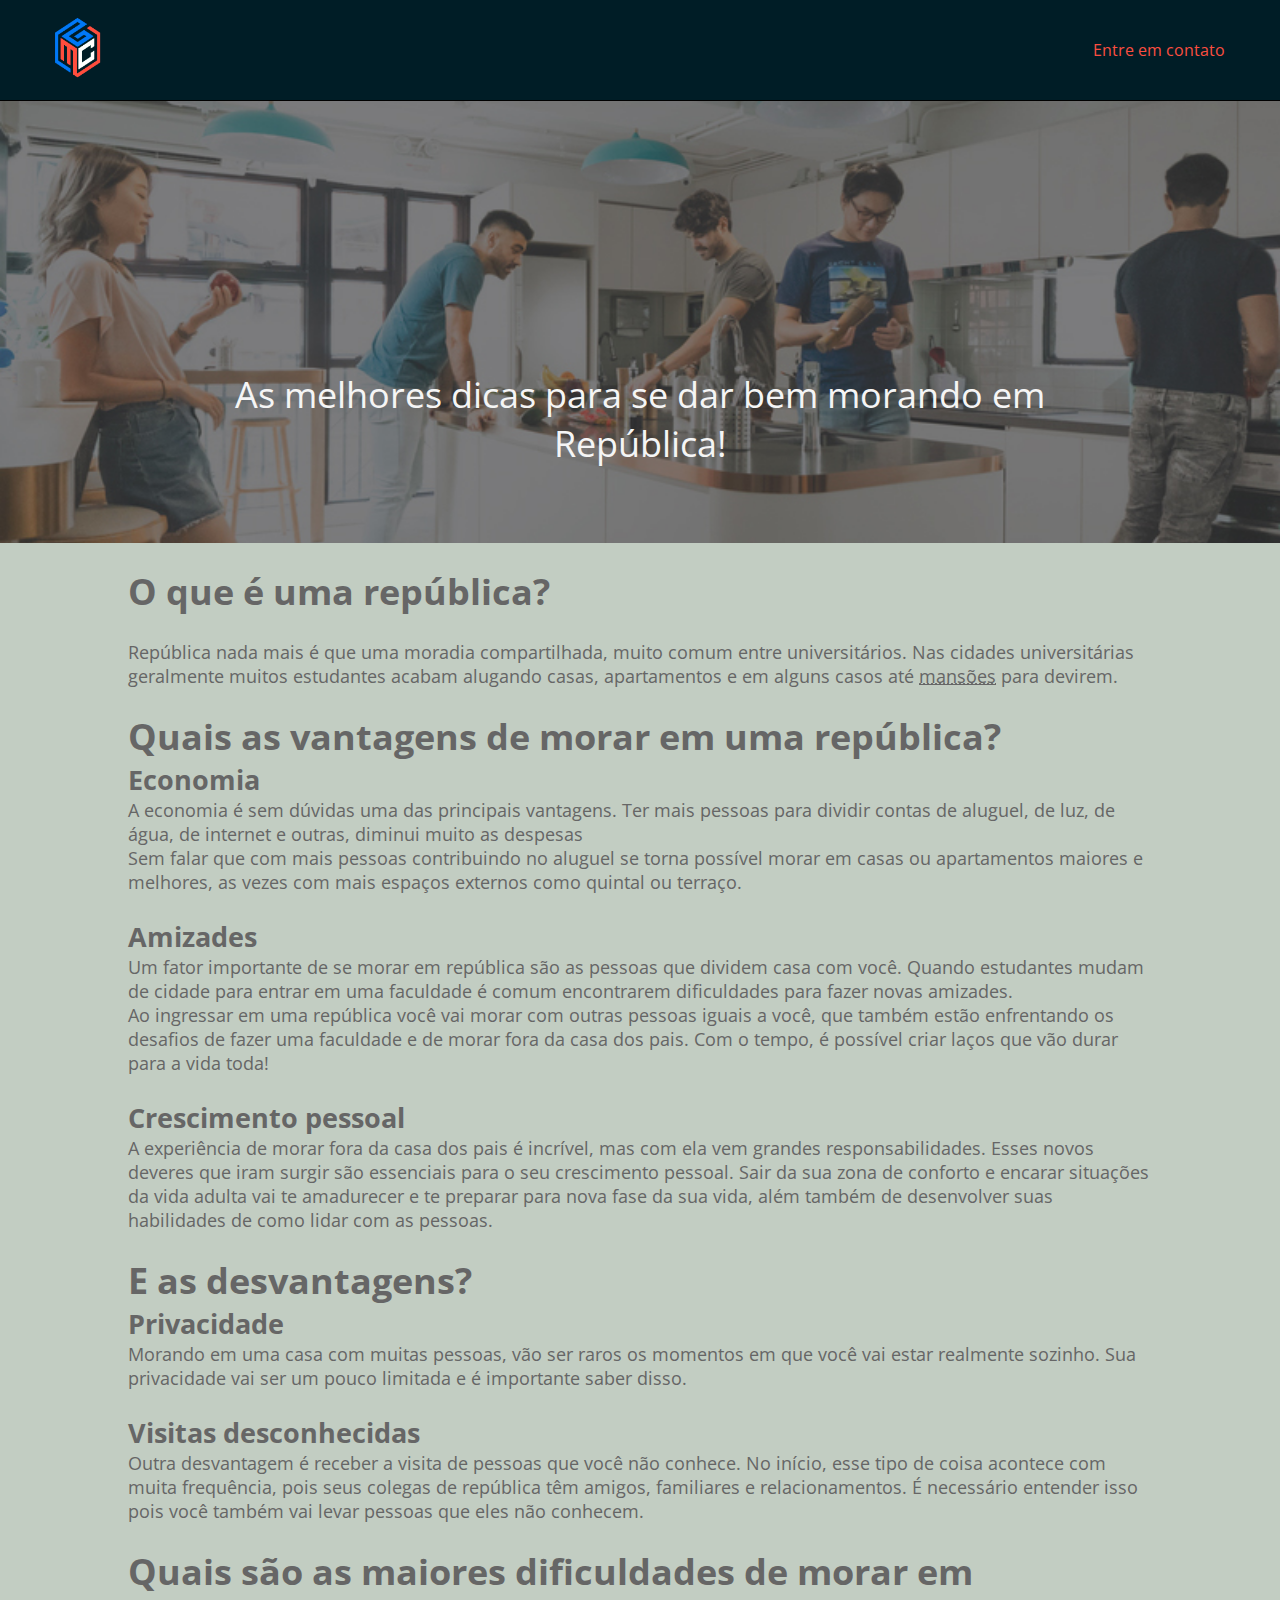
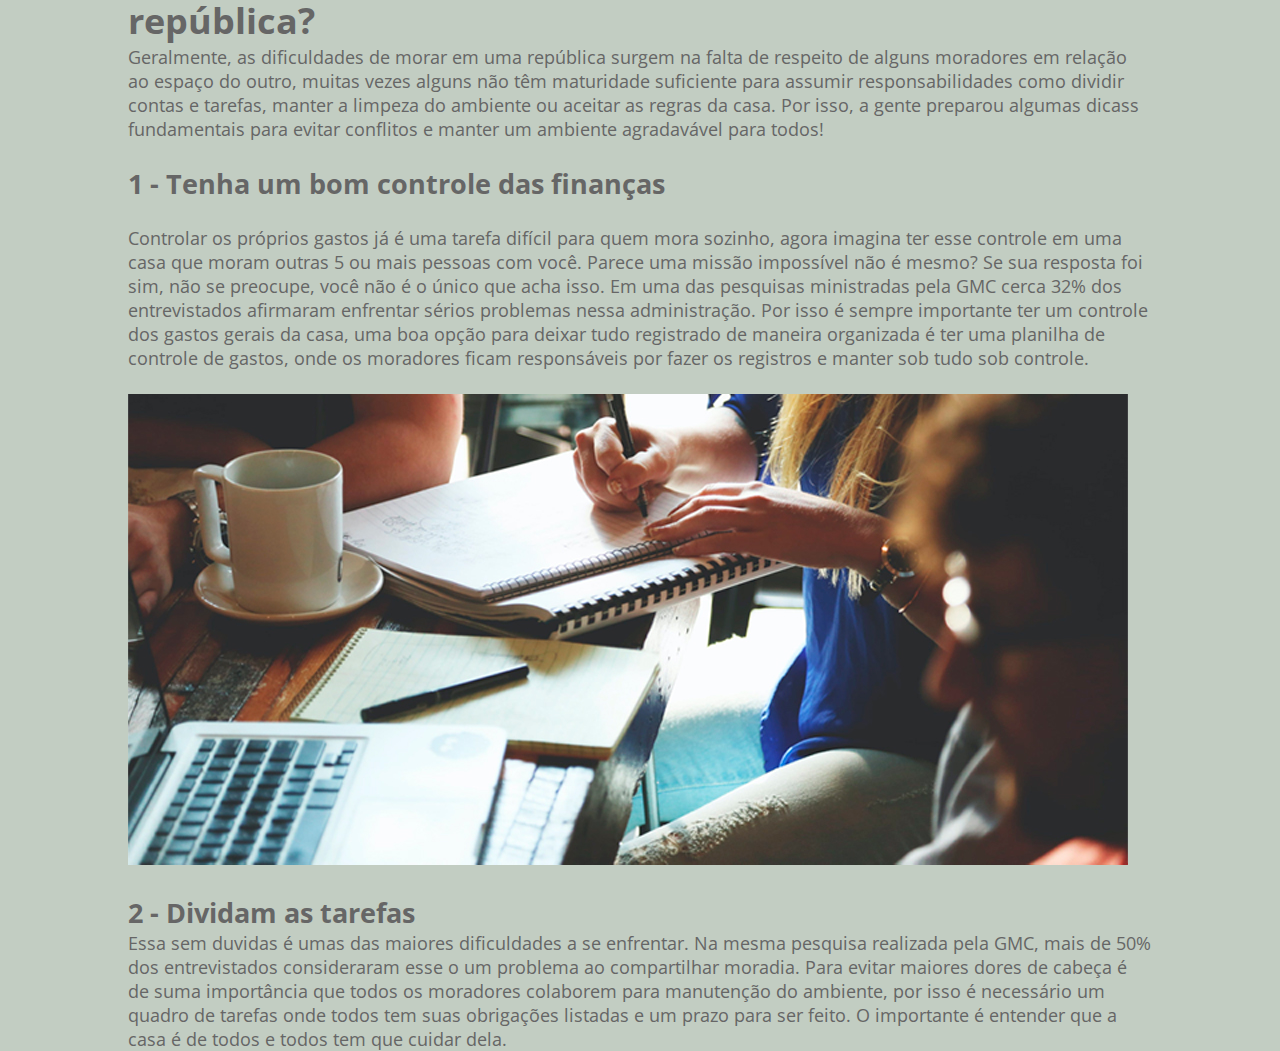
==== index.html @ 04f78805 "Initial commit" ====
<!DOCTYPE html>
<html lang="pt-br">
<head>
    <meta charset="UTF-8">
    <meta http-equiv="X-UA-Compatible" content="IE=edge">
    <meta name="viewport" content="width=device-width, initial-scale=1.0">
    <title>Blog GMC</title>
    <link rel="stylesheet" href="style.css">
    <link rel="preconnect" href="https://fonts.gstatic.com">
    <link href="https://fonts.googleapis.com/css2?family=Open+Sans:wght@300;400;600;700;800&display=swap" rel="stylesheet">
</head>
<body>
    <div class="container">
        <header>
            <nav>
                <div class="nav-container">
                    <img id='logo' src="imagens/logoGMCw.png" alt="Logo">
                    <ul>
                        <li><a href="#">Entre em contato</a></li>
                    </ul>
                </div>
            </nav>
            <div id='main-banner'>
                <div id="search-form">
                    <h1></h1>
                    <p><b>As melhores dicas para se dar bem morando em República!</b></p>
                
                </div>
            </div>
        </header>
        <main id='lastjobs' class="wrapper">
            <br>
            <h1>O que é uma república?</h1>
            <br>
            <p>República nada mais é que uma moradia compartilhada, muito comum entre universitários. Nas cidades universitárias geralmente muitos estudantes acabam alugando casas, apartamentos e em alguns casos até <u><abbr title="República Jardim de Alah">mansões</abbr></u> para devirem.</p>
            <br>
            <h1>Quais as vantagens de morar em uma república? </h1>
            <h2>Economia</h2>
            <p>A economia é sem dúvidas uma das principais vantagens. Ter mais pessoas para dividir contas de aluguel, de luz, de água, de internet e outras, diminui muito as despesas</p>
            <p>Sem falar que com mais pessoas contribuindo no aluguel se torna possível morar em casas ou apartamentos maiores e melhores, as vezes com mais espaços externos como quintal ou terraço.  </p>
            <br>
            <h2>Amizades</h2>
            <p>Um fator importante de se morar em república são as pessoas que dividem casa com você. Quando estudantes mudam de cidade para entrar em uma faculdade é comum encontrarem dificuldades para fazer novas amizades.</p> 
            <p>Ao ingressar em uma república você vai morar com outras pessoas iguais a você, que também estão enfrentando os desafios de fazer uma faculdade e de morar fora da casa dos pais. Com o tempo, é possível criar laços que vão durar para a vida toda! </p>
            <br>
            <h2>Crescimento pessoal</h2>
            <p> A experiência de morar fora da casa dos pais é incrível, mas com ela vem grandes responsabilidades. Esses novos deveres que iram surgir são essenciais para o seu crescimento pessoal. Sair da sua zona de conforto e encarar situações da vida adulta vai te amadurecer e te preparar para nova fase da sua vida, além também de desenvolver suas habilidades de como lidar com as pessoas. </p>
            <br>
            <h1>E as desvantagens?</h1>
            <h2>Privacidade</h2>
            <p>Morando em uma casa com muitas pessoas, vão ser raros os momentos em que você vai estar realmente sozinho. Sua privacidade vai ser um pouco limitada e é importante saber disso. </p>
            <br>
            <h2>Visitas desconhecidas</h2>
            <p>Outra desvantagem é receber a visita de pessoas que você não conhece. No início, esse tipo de coisa acontece com muita frequência, pois seus colegas de república têm amigos, familiares e relacionamentos. É necessário entender isso pois você também vai levar pessoas que eles não conhecem.</p>
            <br>
            <h1>Quais são as maiores dificuldades de morar em república?</h1>
            <p>Geralmente, as dificuldades de morar em uma república surgem na falta de respeito de alguns moradores em relação ao espaço do outro, muitas vezes alguns não têm maturidade suficiente para assumir responsabilidades como dividir contas e tarefas, manter a limpeza do ambiente ou aceitar as regras da casa. Por isso, a gente preparou algumas dicass fundamentais para evitar conflitos e manter um ambiente agradavável para todos!</p>
            <br>
            <h2>1 - Tenha um bom controle das finanças</h2>
            <br>
            <p>Controlar os próprios gastos já é uma tarefa difícil para quem mora sozinho, agora imagina ter esse controle em uma casa que moram outras 5 ou mais pessoas com você. Parece uma missão impossível não é mesmo? Se sua resposta foi sim, não se preocupe, você não é o único que acha isso. Em uma das pesquisas ministradas pela GMC cerca 32% dos entrevistados afirmaram enfrentar sérios problemas nessa administração. Por isso é sempre importante ter um controle dos gastos gerais da casa, uma boa opção para deixar tudo registrado de maneira organizada é ter uma planilha de controle de gastos, onde os moradores ficam responsáveis por fazer os registros e manter sob tudo sob controle. </p>
            <br>
            <picture>
                <source media="(max-width: 750px)" srcset="imagens/financas_300.jpg" type="image/jpeg">
                <source media="(max-width: 1050px )" srcset="imagens/financas_700.jpg" type="image/jpeg">
                <img src="imagens/pexels-startup-stock-photos-7096.jpg" alt="Imagem flexível">
            </picture>
            <br>
            <br>
            <h2>2 - Dividam as tarefas</h2>
            <p>Essa sem duvidas é umas das maiores dificuldades a se enfrentar. Na mesma pesquisa realizada pela GMC, mais de 50% dos entrevistados consideraram esse o um problema ao compartilhar moradia. Para evitar maiores dores de cabeça é de suma importância que todos os moradores colaborem para manutenção do ambiente, por isso é necessário um quadro de tarefas onde todos tem suas obrigações listadas e um prazo para ser feito. O importante é entender que a casa é de todos e todos tem que cuidar dela. </p>
        </main>
    </div>
</body>
</html>
---- style.css ----
html {
    font-family: 'Open Sans', sans-serif;
}

body {
    margin: 0;
    background-color: #C2CDC2;
}

h1, h2, h3, h4, h5, p, span {
    margin: 0;
    color: #666;
}

.container {
    max-width: 1920px;
    width: 100%;
}

/* header */
header {
    position: relative;
    top: 0;
    height: auto;
    width: 100%;
}

/* navbar */
nav {
    position: fixed;
    top: 0;
    height: 100px;
    width: 100%;
    z-index: 1;
    background-color: #001D26;
    border-bottom: 1px solid rgb(0, 0, 0);
}

nav:after {
    clear: both;
    content: '';
    display: block;
}

.nav-container{
    max-width: 1200px;
    position: relative;
    margin-right: auto;
    margin-left: auto;
}

#logo {
    width: 70px;
    height: 70px;
    margin-top: 15px;
}

.nav-container ul {
    float: right;
    height: 100px;
    line-height: 100px;
    margin: 0%;
}

.nav-container li {
    list-style: none;
    float: left;
    margin: 0 15px;
}

.nav-container li a {
    text-decoration: none;
    color: #fa4e40;
    transition: .5s;
}

.nav-container li a:hover {
    color: #3381f3;
}

/* banner */
#main-banner {
    background: url(imagens/banner_opaco.jpg) no-repeat;
    background-size: cover;
    background-position: 0 45%;
    position: relative;
    margin-top: 100px;

}

#search-form {
    position: relative;
    width: 65%;
    margin-left: auto;
    margin-right: auto;
    padding-top: 15em;
    padding-bottom: 15px;
    text-align: center;
}

#search-form h1 {
    font-size: 100px;
    color:rgb(250, 250, 237);
}

#search-form p {
    margin-top: 30px;
    margin-bottom: 60px;
    font-size: 36px;
    font-weight: 300;
    color: whitesmoke;
    
}

#lastjobs {
    text-align: left;
    margin-left: 10%;
    margin-right: 10%;
    text-decoration: none;
    font-size: 18px;
}

.wrapper {
	max-width: 1200px;
	position: relative;
	margin-left: auto;
	margin-right: auto;
}
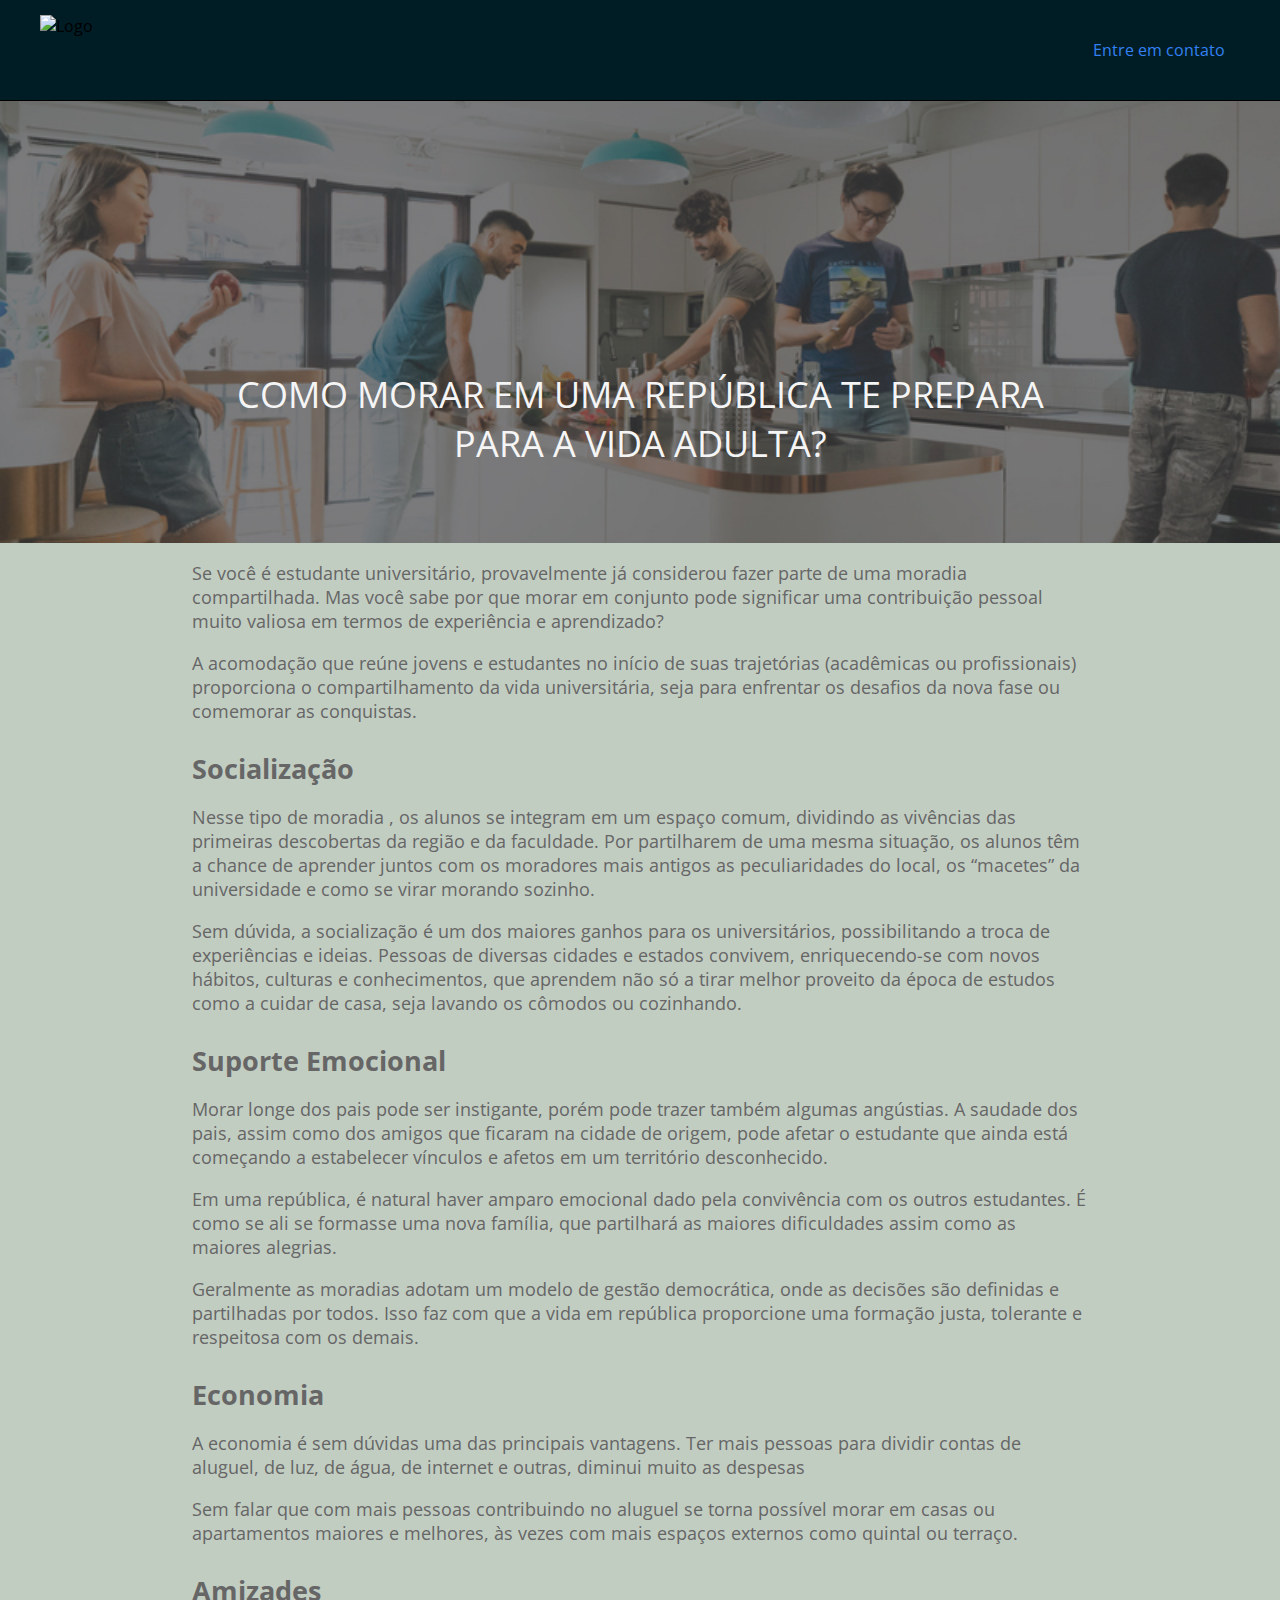
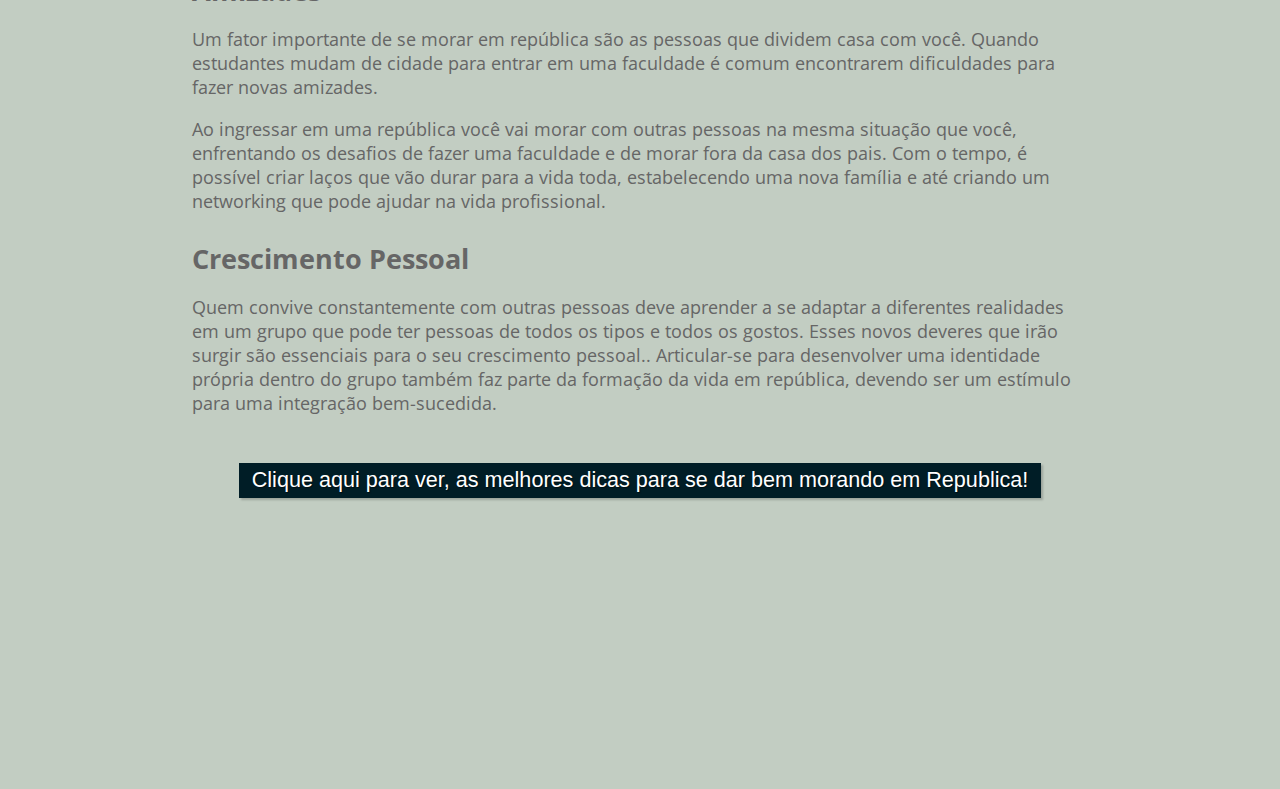
==== commit a4623423: "att" ====
--- a/index.html
+++ b/index.html
@@ -4,7 +4,8 @@
     <meta charset="UTF-8">
     <meta http-equiv="X-UA-Compatible" content="IE=edge">
     <meta name="viewport" content="width=device-width, initial-scale=1.0">
-    <title>Blog GMC</title>
+    <title>GMC</title>
+    <link rel="shortcut icon" href="imagens/logo_color.ico" type="image/x-icon">
     <link rel="stylesheet" href="style.css">
     <link rel="preconnect" href="https://fonts.gstatic.com">
     <link href="https://fonts.googleapis.com/css2?family=Open+Sans:wght@300;400;600;700;800&display=swap" rel="stylesheet">
@@ -14,61 +15,43 @@
         <header>
             <nav>
                 <div class="nav-container">
-                    <img id='logo' src="imagens/logoGMCw.png" alt="Logo">
+                    <img id='logo' src="imagens/logoGMC_all_white.png" alt="Logo">
                     <ul>
-                        <li><a href="#">Entre em contato</a></li>
+                        <li><a href="https://linktree.com.br/new/gmc">Entre em contato</a></li>
                     </ul>
                 </div>
             </nav>
             <div id='main-banner'>
                 <div id="search-form">
-                    <h1></h1>
-                    <p><b>As melhores dicas para se dar bem morando em República!</b></p>
-                
+                    <p><b>COMO MORAR EM UMA REPÚBLICA TE PREPARA PARA A VIDA ADULTA?</b><p>
                 </div>
             </div>
         </header>
         <main id='lastjobs' class="wrapper">
-            <br>
-            <h1>O que é uma república?</h1>
-            <br>
-            <p>República nada mais é que uma moradia compartilhada, muito comum entre universitários. Nas cidades universitárias geralmente muitos estudantes acabam alugando casas, apartamentos e em alguns casos até <u><abbr title="República Jardim de Alah">mansões</abbr></u> para devirem.</p>
-            <br>
-            <h1>Quais as vantagens de morar em uma república? </h1>
-            <h2>Economia</h2>
-            <p>A economia é sem dúvidas uma das principais vantagens. Ter mais pessoas para dividir contas de aluguel, de luz, de água, de internet e outras, diminui muito as despesas</p>
-            <p>Sem falar que com mais pessoas contribuindo no aluguel se torna possível morar em casas ou apartamentos maiores e melhores, as vezes com mais espaços externos como quintal ou terraço.  </p>
-            <br>
-            <h2>Amizades</h2>
-            <p>Um fator importante de se morar em república são as pessoas que dividem casa com você. Quando estudantes mudam de cidade para entrar em uma faculdade é comum encontrarem dificuldades para fazer novas amizades.</p> 
-            <p>Ao ingressar em uma república você vai morar com outras pessoas iguais a você, que também estão enfrentando os desafios de fazer uma faculdade e de morar fora da casa dos pais. Com o tempo, é possível criar laços que vão durar para a vida toda! </p>
-            <br>
-            <h2>Crescimento pessoal</h2>
-            <p> A experiência de morar fora da casa dos pais é incrível, mas com ela vem grandes responsabilidades. Esses novos deveres que iram surgir são essenciais para o seu crescimento pessoal. Sair da sua zona de conforto e encarar situações da vida adulta vai te amadurecer e te preparar para nova fase da sua vida, além também de desenvolver suas habilidades de como lidar com as pessoas. </p>
-            <br>
-            <h1>E as desvantagens?</h1>
-            <h2>Privacidade</h2>
-            <p>Morando em uma casa com muitas pessoas, vão ser raros os momentos em que você vai estar realmente sozinho. Sua privacidade vai ser um pouco limitada e é importante saber disso. </p>
-            <br>
-            <h2>Visitas desconhecidas</h2>
-            <p>Outra desvantagem é receber a visita de pessoas que você não conhece. No início, esse tipo de coisa acontece com muita frequência, pois seus colegas de república têm amigos, familiares e relacionamentos. É necessário entender isso pois você também vai levar pessoas que eles não conhecem.</p>
-            <br>
-            <h1>Quais são as maiores dificuldades de morar em república?</h1>
-            <p>Geralmente, as dificuldades de morar em uma república surgem na falta de respeito de alguns moradores em relação ao espaço do outro, muitas vezes alguns não têm maturidade suficiente para assumir responsabilidades como dividir contas e tarefas, manter a limpeza do ambiente ou aceitar as regras da casa. Por isso, a gente preparou algumas dicass fundamentais para evitar conflitos e manter um ambiente agradavável para todos!</p>
-            <br>
-            <h2>1 - Tenha um bom controle das finanças</h2>
-            <br>
-            <p>Controlar os próprios gastos já é uma tarefa difícil para quem mora sozinho, agora imagina ter esse controle em uma casa que moram outras 5 ou mais pessoas com você. Parece uma missão impossível não é mesmo? Se sua resposta foi sim, não se preocupe, você não é o único que acha isso. Em uma das pesquisas ministradas pela GMC cerca 32% dos entrevistados afirmaram enfrentar sérios problemas nessa administração. Por isso é sempre importante ter um controle dos gastos gerais da casa, uma boa opção para deixar tudo registrado de maneira organizada é ter uma planilha de controle de gastos, onde os moradores ficam responsáveis por fazer os registros e manter sob tudo sob controle. </p>
-            <br>
-            <picture>
-                <source media="(max-width: 750px)" srcset="imagens/financas_300.jpg" type="image/jpeg">
-                <source media="(max-width: 1050px )" srcset="imagens/financas_700.jpg" type="image/jpeg">
-                <img src="imagens/pexels-startup-stock-photos-7096.jpg" alt="Imagem flexível">
-            </picture>
+            <div id="blocodetexto">
+                <p>Se você é estudante universitário, provavelmente já considerou fazer parte de uma moradia compartilhada. Mas você sabe por que morar em conjunto pode significar uma contribuição pessoal muito valiosa em termos de experiência e aprendizado?</p>
+                <p>A acomodação que reúne jovens e estudantes no início de suas trajetórias (acadêmicas ou profissionais) proporciona o compartilhamento da vida universitária, seja para enfrentar os desafios da nova fase ou comemorar as conquistas.</p>
+                <h2>Socialização</h2>
+                <p>Nesse tipo de moradia , os alunos se integram em um espaço comum, dividindo as vivências das primeiras descobertas da região e da faculdade. Por partilharem de uma mesma situação, os alunos têm a chance de aprender juntos com os moradores mais antigos as peculiaridades do local, os “macetes” da universidade e como se virar morando sozinho.</p>
+                <p>Sem dúvida, a socialização é um dos maiores ganhos para os universitários, possibilitando a troca de experiências e ideias. Pessoas de diversas cidades e estados convivem, enriquecendo-se com novos hábitos, culturas e conhecimentos,  que aprendem não só a tirar melhor proveito da época de estudos como a cuidar de casa, seja lavando os cômodos ou cozinhando.</p>
+                <h2>Suporte Emocional</h2>
+                <p>Morar longe dos pais pode ser instigante, porém pode trazer também algumas angústias. A saudade dos pais, assim como dos amigos que ficaram na cidade de origem, pode afetar o estudante que ainda está começando a estabelecer vínculos e afetos em um território desconhecido.</p>
+                <p>Em uma república, é natural haver amparo emocional dado pela convivência com os outros estudantes. É como se ali se formasse uma nova família, que partilhará as maiores dificuldades assim como as maiores alegrias.</p>
+                <p>Geralmente as moradias adotam um modelo de gestão democrática, onde as decisões são definidas e partilhadas por todos. Isso faz com que a vida em república proporcione uma formação justa, tolerante e respeitosa com os demais.</p>
+                <h2>Economia</h2>
+                <p>A economia é sem dúvidas uma das principais vantagens. Ter mais pessoas para dividir contas de aluguel, de luz, de água, de internet e outras, diminui muito as despesas</p>
+                <p>Sem falar que com mais pessoas contribuindo no aluguel se torna possível morar em casas ou apartamentos maiores e melhores, às vezes com mais espaços externos como quintal ou terraço.</p>
+                <h2>Amizades</h2>
+                <p>Um fator importante de se morar em república são as pessoas que dividem casa com você. Quando estudantes mudam de cidade para entrar em uma faculdade é comum encontrarem dificuldades para fazer novas amizades.</p>
+                <p>Ao ingressar em uma república você vai morar com outras pessoas na mesma situação que você, enfrentando os desafios de fazer uma faculdade e de morar fora da casa dos pais. Com o tempo, é possível criar laços que vão durar para a vida toda, estabelecendo uma nova família e até criando um networking que pode ajudar na vida profissional.</p>
+                <h2>Crescimento Pessoal</h2>
+                <p> Quem convive constantemente com outras pessoas deve aprender a se adaptar a diferentes realidades em um grupo que pode ter pessoas de todos os tipos e todos os gostos. Esses novos deveres que irão surgir são essenciais para o seu crescimento pessoal.. Articular-se para desenvolver uma identidade própria dentro do grupo também faz parte da formação da vida em república, devendo ser um estímulo para uma integração bem-sucedida.</p>
+            </div>
             <br>
             <br>
-            <h2>2 - Dividam as tarefas</h2>
-            <p>Essa sem duvidas é umas das maiores dificuldades a se enfrentar. Na mesma pesquisa realizada pela GMC, mais de 50% dos entrevistados consideraram esse o um problema ao compartilhar moradia. Para evitar maiores dores de cabeça é de suma importância que todos os moradores colaborem para manutenção do ambiente, por isso é necessário um quadro de tarefas onde todos tem suas obrigações listadas e um prazo para ser feito. O importante é entender que a casa é de todos e todos tem que cuidar dela. </p>
+            <div id='dicas'>
+                <a href="pag002.html"> <button class="botao" type="submit" onsubmit="">Clique aqui para ver, as melhores dicas para se dar bem morando em Republica!</button></a>
+            </div>
         </main>
     </div>
 </body>
--- a/style.css
+++ b/style.css
@@ -70,17 +70,25 @@
 
 .nav-container li a {
     text-decoration: none;
-    color: #fa4e40;
+    color: #3381f3 ;
     transition: .5s;
 }
 
 .nav-container li a:hover {
-    color: #3381f3;
+    color: #fa4e40;
 }
 
 /* banner */
 #main-banner {
     background: url(imagens/banner_opaco.jpg) no-repeat;
+    background-size: cover;
+    background-position: 0 45%;
+    position: relative;
+    margin-top: 100px;
+
+}
+#main-banner-2 {
+    background: url(imagens/pag002coveropaco.jpg) no-repeat;
     background-size: cover;
     background-position: 0 45%;
     position: relative;
@@ -103,7 +111,7 @@
     color:rgb(250, 250, 237);
 }
 
-#search-form p {
+#search-form p{
     margin-top: 30px;
     margin-bottom: 60px;
     font-size: 36px;
@@ -114,8 +122,8 @@
 
 #lastjobs {
     text-align: left;
-    margin-left: 10%;
-    margin-right: 10%;
+    margin-left: 15%;
+    margin-right: 15%;
     text-decoration: none;
     font-size: 18px;
 }
@@ -126,3 +134,27 @@
 	margin-left: auto;
 	margin-right: auto;
 }
+
+#blocodetexto  p, h2{
+    margin-top: 1em;
+}
+
+.botao {
+    font-size: 1.2em;
+    background: #001D26;
+    border: 0;
+    margin-bottom: 1em;
+    color: #ffffff;
+    padding: 0.2em 0.6em;
+    box-shadow: 2px 2px 2px rgba(0,0,0,0.2);
+    text-shadow: 1px 1px 1px rgba(0,0,0,0.5);
+}
+.botao:hover {
+    background: #fa4e40;
+    box-shadow: inset 2px 2px 2px rgba(0,0,0,0.2);
+    text-shadow: none;
+}
+#dicas {
+    margin-bottom: 15em;
+    text-align: center;
+}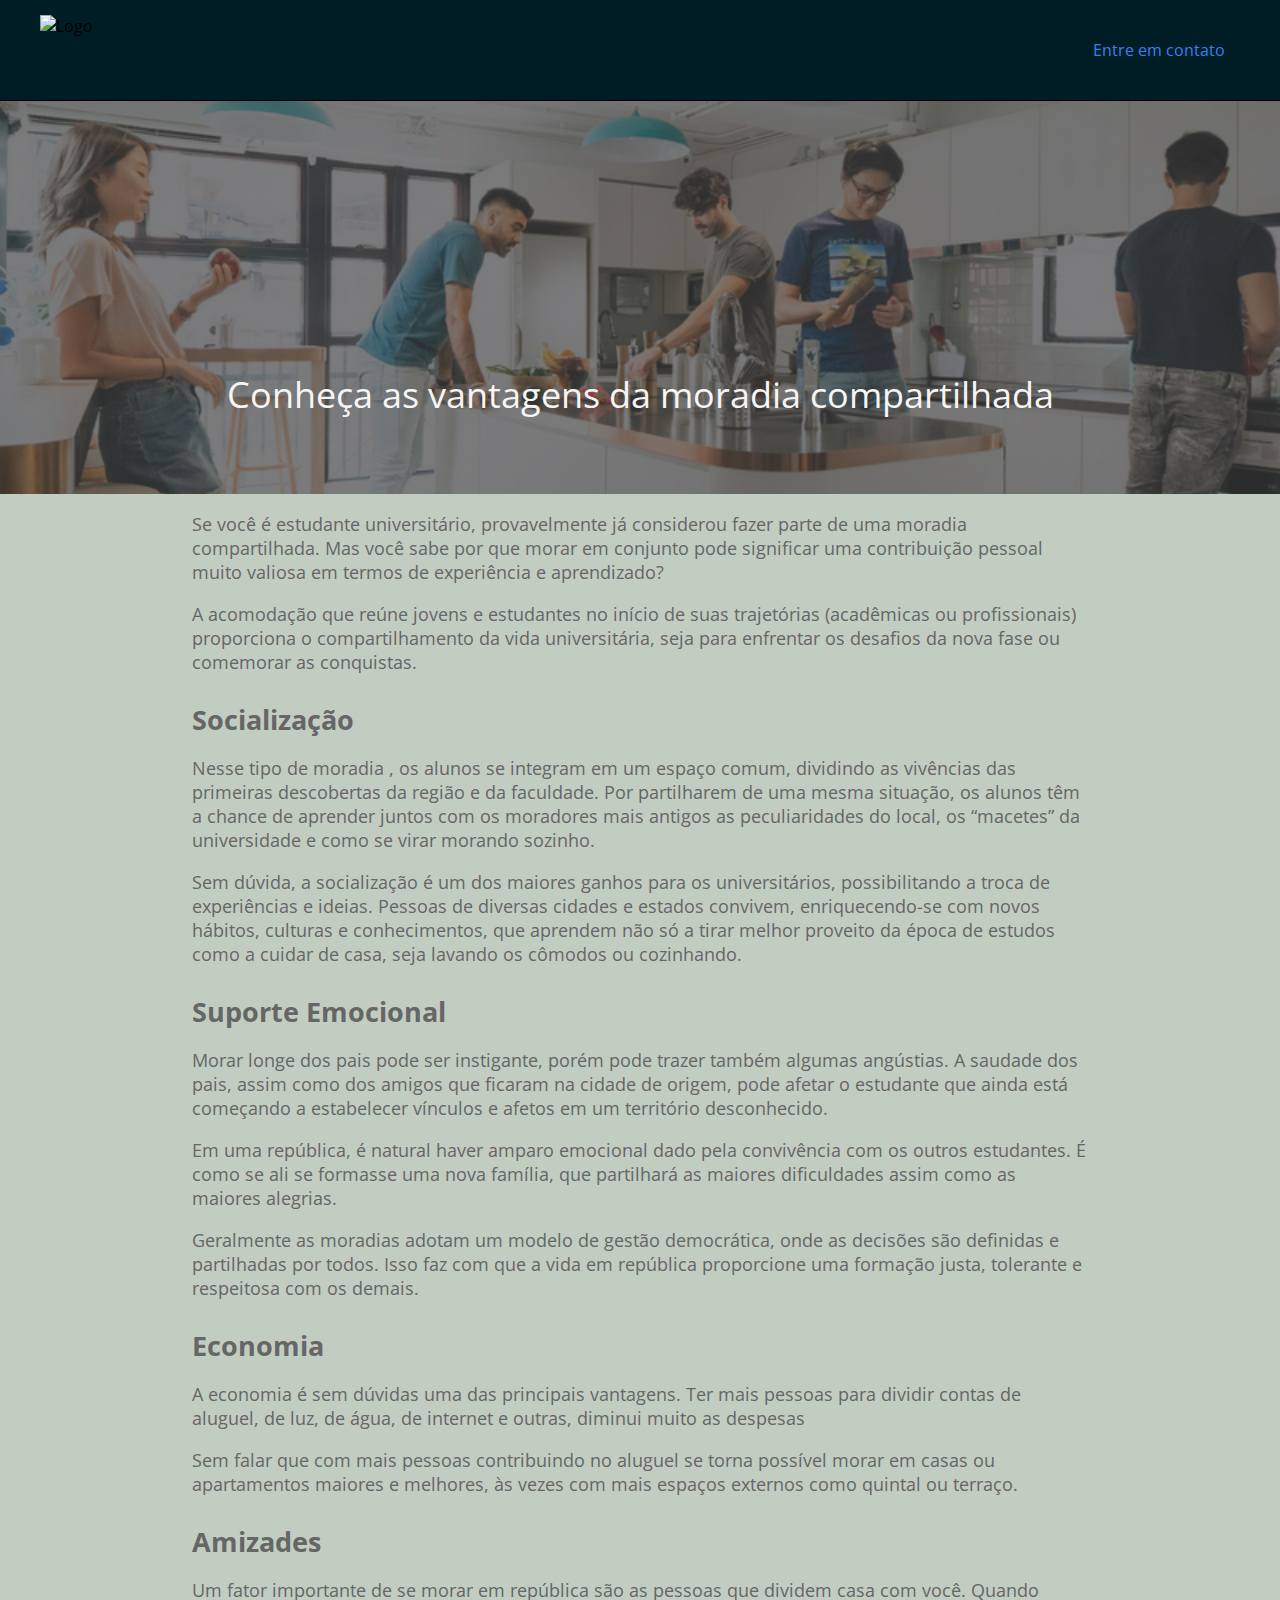
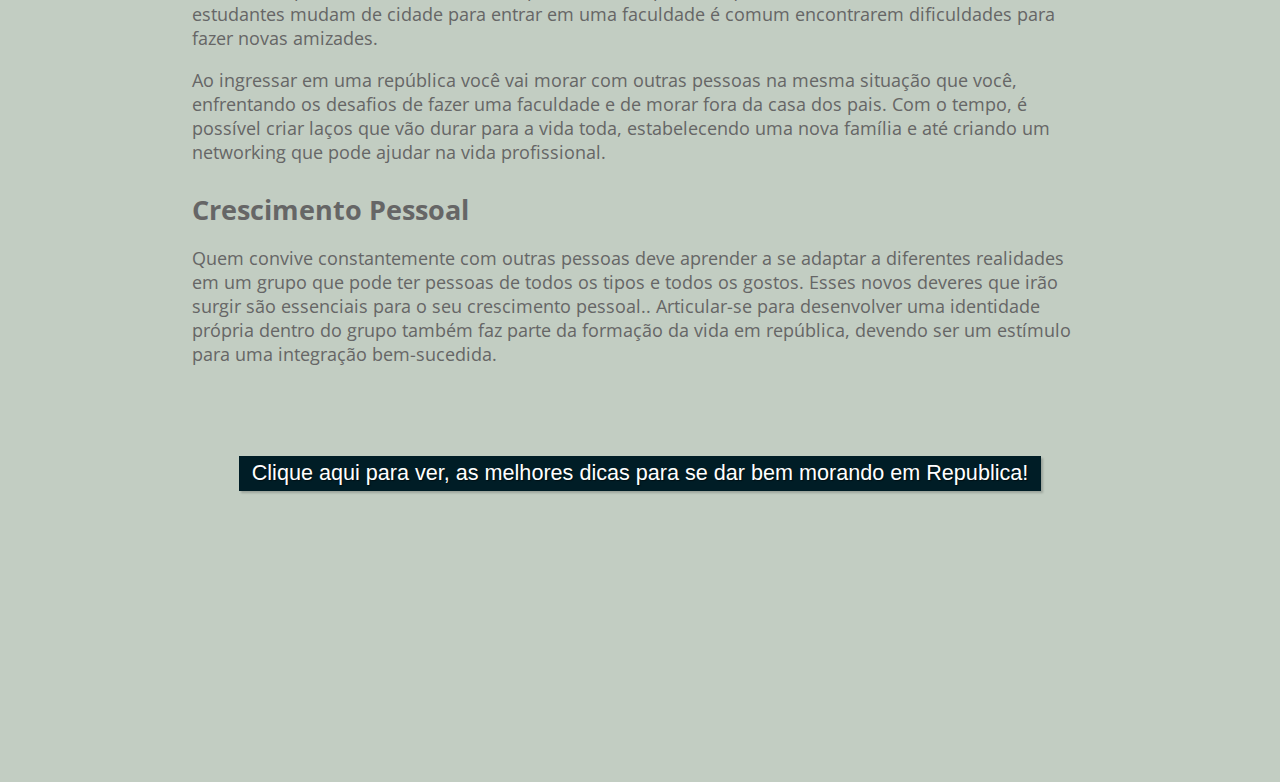
==== commit fe033ec9: "new update" ====
--- a/index.html
+++ b/index.html
@@ -23,7 +23,7 @@
             </nav>
             <div id='main-banner'>
                 <div id="search-form">
-                    <p><b>COMO MORAR EM UMA REPÚBLICA TE PREPARA PARA A VIDA ADULTA?</b><p>
+                    <p><b>Conheça as vantagens da moradia compartilhada</b><p>
                 </div>
             </div>
         </header>
@@ -47,8 +47,6 @@
                 <h2>Crescimento Pessoal</h2>
                 <p> Quem convive constantemente com outras pessoas deve aprender a se adaptar a diferentes realidades em um grupo que pode ter pessoas de todos os tipos e todos os gostos. Esses novos deveres que irão surgir são essenciais para o seu crescimento pessoal.. Articular-se para desenvolver uma identidade própria dentro do grupo também faz parte da formação da vida em república, devendo ser um estímulo para uma integração bem-sucedida.</p>
             </div>
-            <br>
-            <br>
             <div id='dicas'>
                 <a href="pag002.html"> <button class="botao" type="submit" onsubmit="">Clique aqui para ver, as melhores dicas para se dar bem morando em Republica!</button></a>
             </div>
--- a/style.css
+++ b/style.css
@@ -155,6 +155,7 @@
     text-shadow: none;
 }
 #dicas {
+    margin-top: 5em;
     margin-bottom: 15em;
     text-align: center;
 }